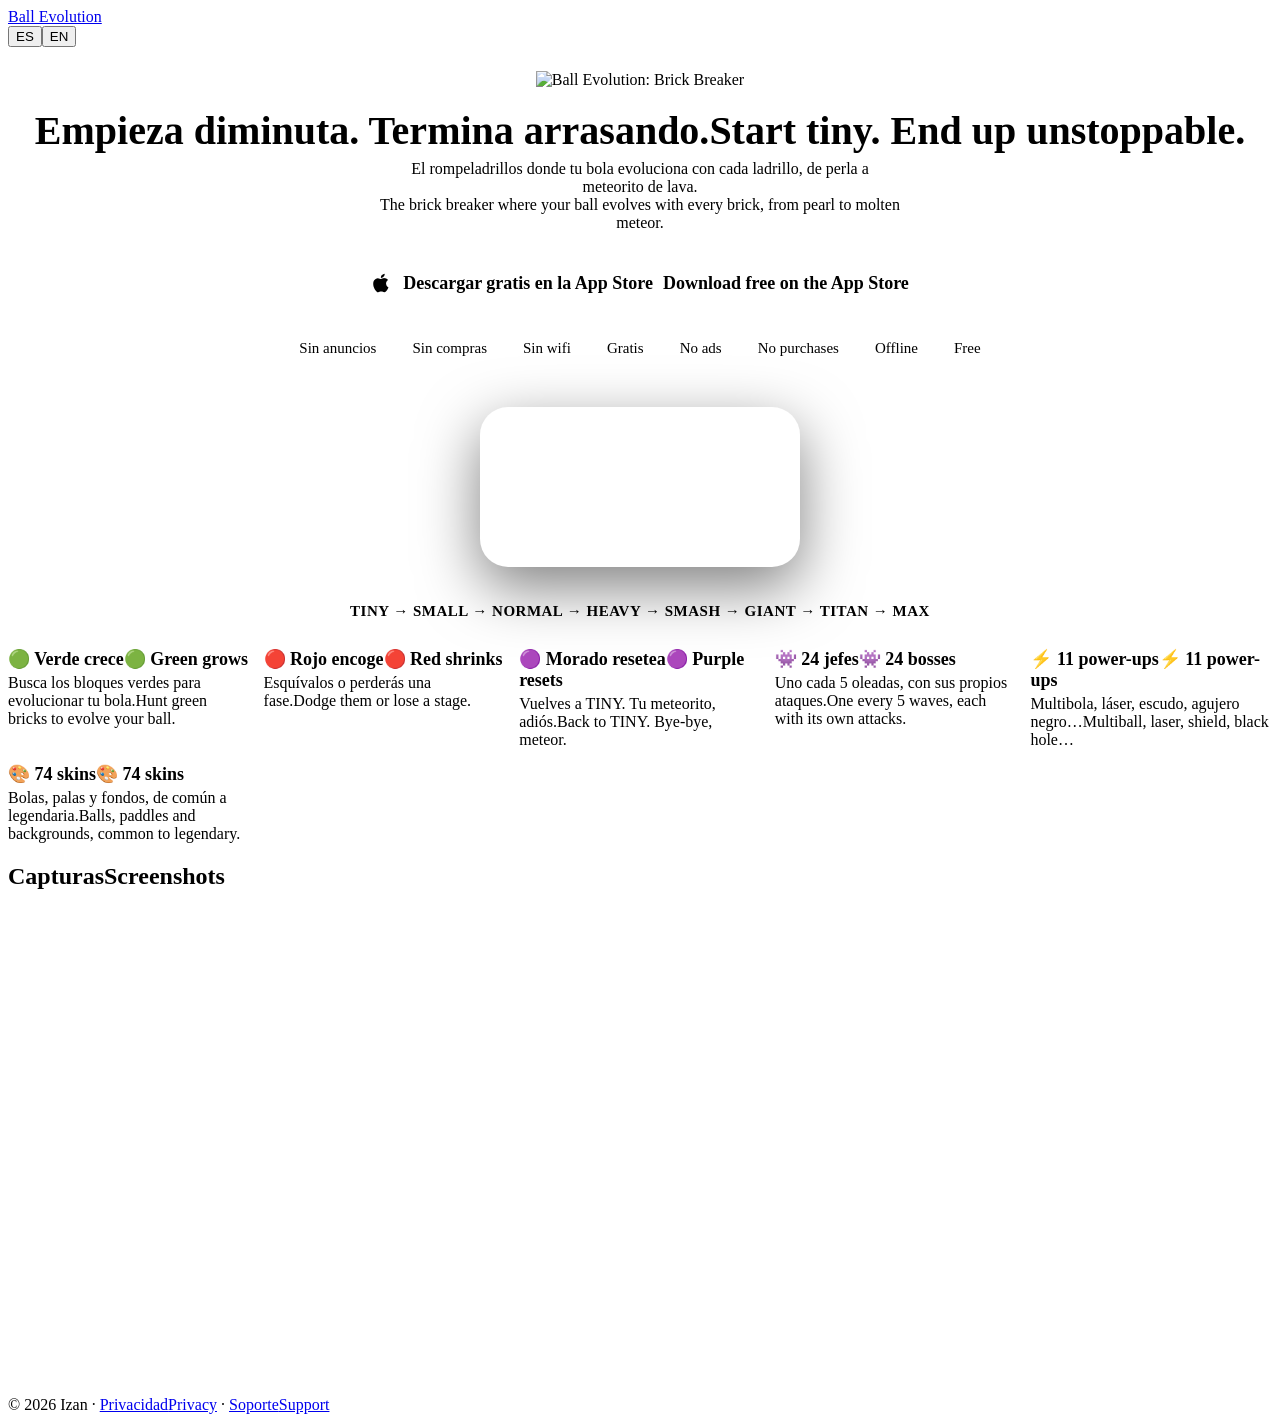
==== index.html @ 3aa8fe02 "Add files via upload" ====
<!doctype html>
<html lang="es"><head><meta charset="utf-8"><meta name="viewport" content="width=device-width,initial-scale=1">
<title>Ball Evolution: Brick Breaker</title>
<meta name="description" content="El rompeladrillos donde tu bola evoluciona. Gratis en iPhone, sin anuncios y sin conexión.">
<meta property="og:title" content="Ball Evolution: Brick Breaker">
<meta property="og:description" content="Empieza con una bola diminuta. Cada ladrillo la hace crecer. En MAX, nada la para. Gratis, sin anuncios.">
<meta property="og:image" content="assets/og.png">
<meta name="twitter:card" content="summary_large_image">
<link rel="icon" href="assets/icon.png"><link rel="apple-touch-icon" href="assets/icon.png">
<link rel="stylesheet" href="assets/style.css"><script src="assets/lang.js"></script>
<style>
.hero{text-align:center;padding:24px 0 8px}
.hero .logo{width:100%;max-width:640px;height:auto}
.hero h1{font-size:clamp(26px,6vw,40px);margin:18px 0 6px}
.hero p{color:var(--muted);margin:0 auto;max-width:520px}
.cta{display:inline-flex;align-items:center;gap:10px;margin:26px 0 8px;background:#fff;color:#000;text-decoration:none;font-weight:700;padding:14px 26px;border-radius:14px;font-size:18px}
.cta svg{width:22px;height:22px}
.pills{display:flex;flex-wrap:wrap;gap:8px;justify-content:center;margin:18px 0 0}
.pills span{background:var(--card);border:1px solid var(--line);border-radius:999px;padding:6px 14px;font-size:15px}
.video{display:flex;justify-content:center;margin:36px 0}
.video video{width:min(320px,80vw);border-radius:28px;border:3px solid var(--line);box-shadow:0 20px 60px rgba(0,0,0,.5)}
.gallery{display:flex;gap:14px;overflow-x:auto;scroll-snap-type:x mandatory;padding:8px 2px 18px;margin:0 -16px;padding-left:16px}
.gallery img{height:460px;border-radius:22px;scroll-snap-align:center;flex:none}
.grid{display:grid;grid-template-columns:repeat(auto-fit,minmax(210px,1fr));gap:14px;margin-top:10px}
.grid .card{margin:0}
.grid b{display:block;font-size:18px;margin-bottom:4px}
.stages{font-weight:700;letter-spacing:.5px;text-align:center;color:var(--fire2);margin:8px 0 0;font-size:15px;overflow-wrap:anywhere}
@media (max-width:520px){.gallery img{height:380px}}
</style></head>
<body><div class="wrap">
<header class="top"><img src="assets/icon.png" alt=""><a href="./">Ball Evolution</a>
<div class="lang"><button data-set="es">ES</button><button data-set="en">EN</button></div></header>

<section class="hero">
<img class="logo" src="assets/logo.png" alt="Ball Evolution: Brick Breaker" width="1240" height="329">
<h1><span data-l="es">Empieza diminuta. Termina arrasando.</span><span data-l="en">Start tiny. End up unstoppable.</span></h1>
<p data-l="es">El rompeladrillos donde tu bola evoluciona con cada ladrillo, de perla a meteorito de lava.</p>
<p data-l="en">The brick breaker where your ball evolves with every brick, from pearl to molten meteor.</p>
<a class="cta" href="https://apps.apple.com/app/idTU_APP_ID"><svg viewBox="0 0 24 24" fill="currentColor" aria-hidden="true"><path d="M16.4 12.6c0-2.6 2.1-3.8 2.2-3.9-1.2-1.8-3.1-2-3.8-2-1.6-.2-3.1.9-3.9.9-.8 0-2-.9-3.4-.9-1.7 0-3.3 1-4.2 2.6-1.8 3.1-.5 7.7 1.3 10.2.9 1.2 1.9 2.6 3.2 2.6 1.3-.1 1.8-.8 3.3-.8 1.6 0 2 .8 3.4.8 1.4 0 2.3-1.3 3.1-2.5 1-1.4 1.4-2.8 1.4-2.9-.1 0-2.6-1-2.6-4.1zM13.9 5c.7-.9 1.2-2 1-3.2-1 .1-2.3.7-3 1.6-.7.8-1.2 2-1.1 3.1 1.2.1 2.3-.6 3.1-1.5z"/></svg><span data-l="es">Descargar gratis en la App Store</span><span data-l="en">Download free on the App Store</span></a>
<div class="pills">
<span data-l="es">Sin anuncios</span><span data-l="es">Sin compras</span><span data-l="es">Sin wifi</span><span data-l="es">Gratis</span>
<span data-l="en">No ads</span><span data-l="en">No purchases</span><span data-l="en">Offline</span><span data-l="en">Free</span>
</div>
</section>

<div class="video"><video src="assets/preview.mp4" poster="assets/shot-1.jpg" autoplay muted loop playsinline></video></div>

<p class="stages">TINY → SMALL → NORMAL → HEAVY → SMASH → GIANT → TITAN → MAX</p>

<div class="grid" style="margin-top:28px">
<div class="card"><b><span data-l="es">🟢 Verde crece</span><span data-l="en">🟢 Green grows</span></b><span data-l="es">Busca los bloques verdes para evolucionar tu bola.</span><span data-l="en">Hunt green bricks to evolve your ball.</span></div>
<div class="card"><b><span data-l="es">🔴 Rojo encoge</span><span data-l="en">🔴 Red shrinks</span></b><span data-l="es">Esquívalos o perderás una fase.</span><span data-l="en">Dodge them or lose a stage.</span></div>
<div class="card"><b><span data-l="es">🟣 Morado resetea</span><span data-l="en">🟣 Purple resets</span></b><span data-l="es">Vuelves a TINY. Tu meteorito, adiós.</span><span data-l="en">Back to TINY. Bye-bye, meteor.</span></div>
<div class="card"><b><span data-l="es">👾 24 jefes</span><span data-l="en">👾 24 bosses</span></b><span data-l="es">Uno cada 5 oleadas, con sus propios ataques.</span><span data-l="en">One every 5 waves, each with its own attacks.</span></div>
<div class="card"><b><span data-l="es">⚡ 11 power-ups</span><span data-l="en">⚡ 11 power-ups</span></b><span data-l="es">Multibola, láser, escudo, agujero negro…</span><span data-l="en">Multiball, laser, shield, black hole…</span></div>
<div class="card"><b><span data-l="es">🎨 74 skins</span><span data-l="en">🎨 74 skins</span></b><span data-l="es">Bolas, palas y fondos, de común a legendaria.</span><span data-l="en">Balls, paddles and backgrounds, common to legendary.</span></div>
</div>

<h2><span data-l="es">Capturas</span><span data-l="en">Screenshots</span></h2>
<div class="gallery">
<img src="assets/shot-1.jpg" alt="" loading="lazy"><img src="assets/shot-2.jpg" alt="" loading="lazy"><img src="assets/shot-3.jpg" alt="" loading="lazy"><img src="assets/shot-4.jpg" alt="" loading="lazy"><img src="assets/shot-5.jpg" alt="" loading="lazy"><img src="assets/shot-6.jpg" alt="" loading="lazy">
</div>

<footer>© 2026 Izan · <a href="privacy.html"><span data-l="es">Privacidad</span><span data-l="en">Privacy</span></a> · <a href="support.html"><span data-l="es">Soporte</span><span data-l="en">Support</span></a></footer>
</div></body></html>
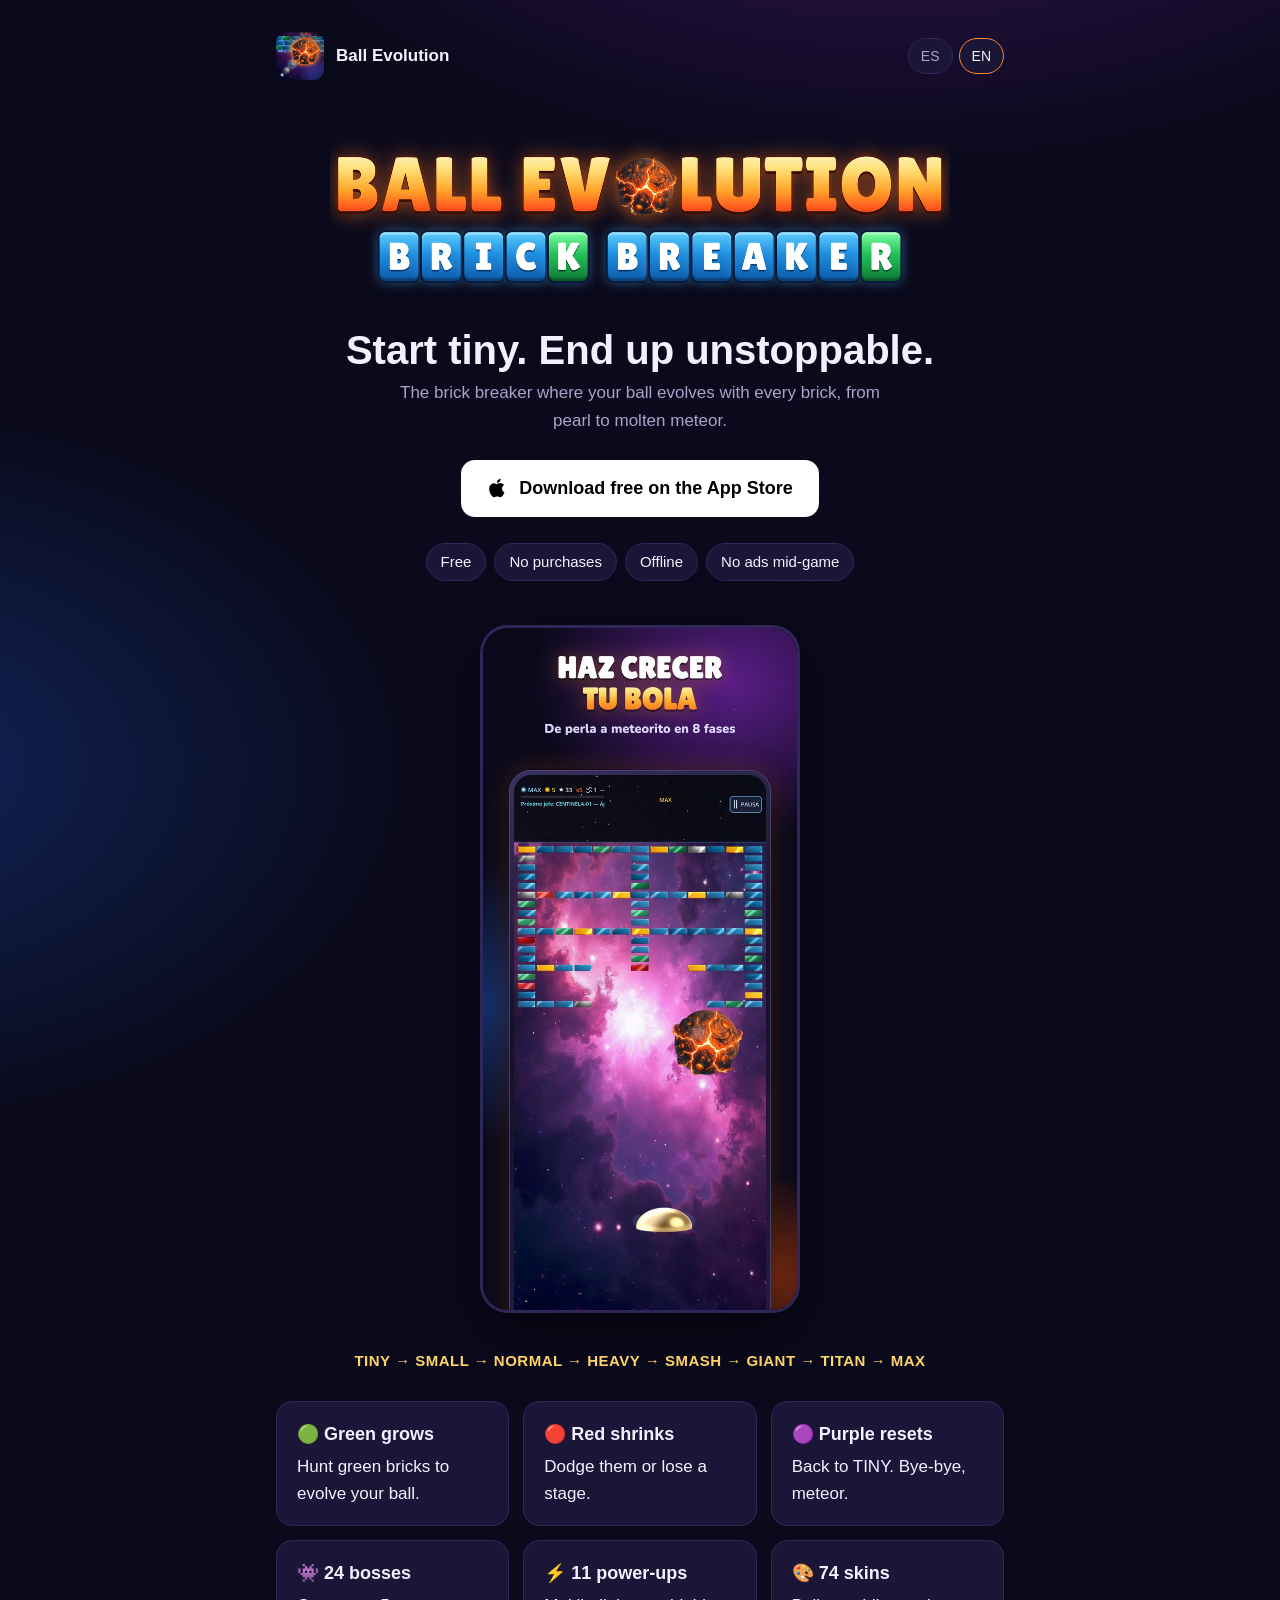
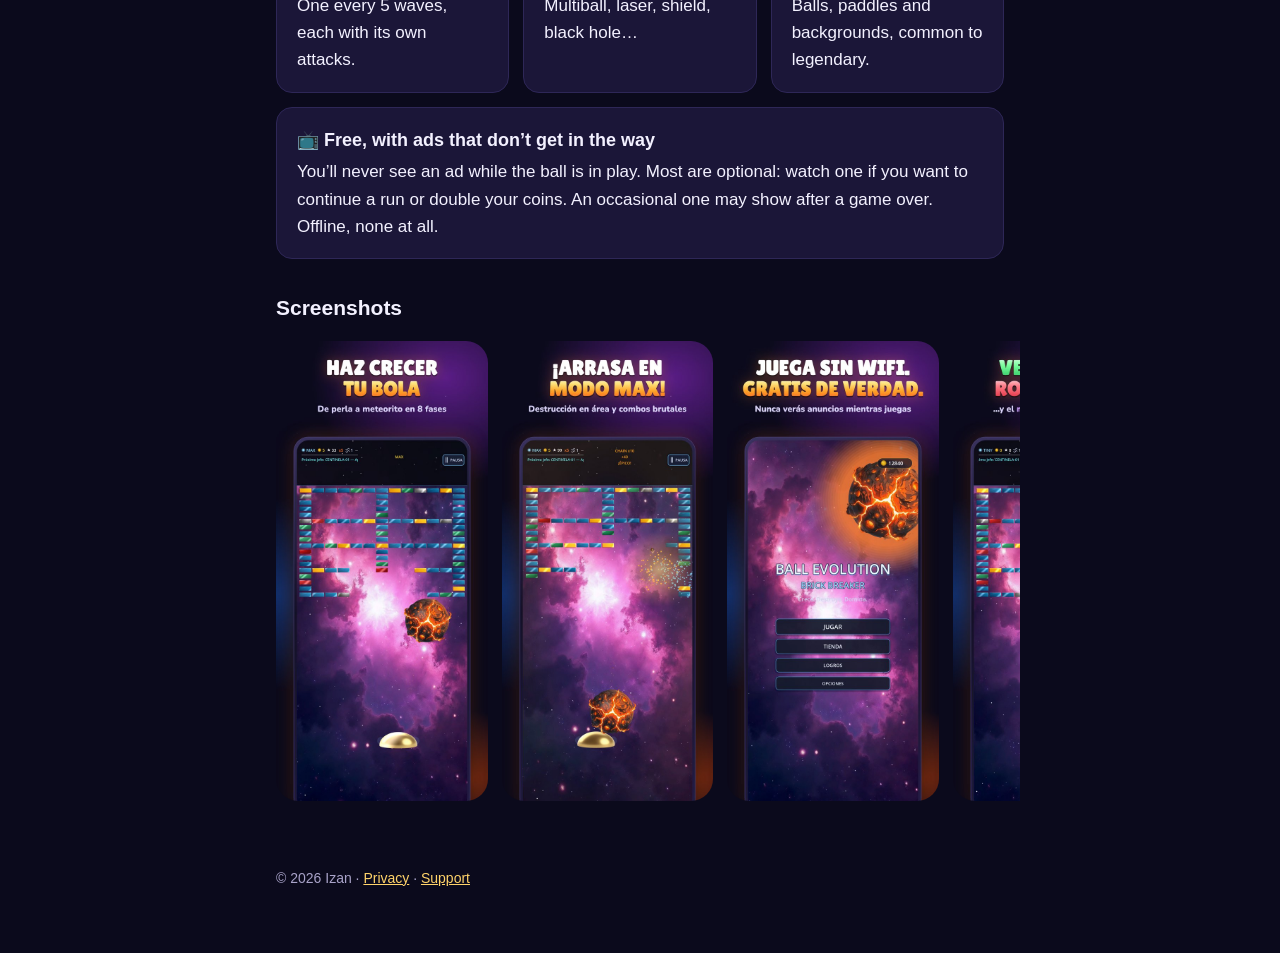
==== commit 0c31a099: "Add files via upload" ====
--- a/index.html
+++ b/index.html
@@ -1,9 +1,9 @@
 <!doctype html>
 <html lang="es"><head><meta charset="utf-8"><meta name="viewport" content="width=device-width,initial-scale=1">
 <title>Ball Evolution: Brick Breaker</title>
-<meta name="description" content="El rompeladrillos donde tu bola evoluciona. Gratis en iPhone, sin anuncios y sin conexión.">
+<meta name="description" content="El rompeladrillos donde tu bola evoluciona. Gratis en iPhone, sin compras y sin conexión.">
 <meta property="og:title" content="Ball Evolution: Brick Breaker">
-<meta property="og:description" content="Empieza con una bola diminuta. Cada ladrillo la hace crecer. En MAX, nada la para. Gratis, sin anuncios.">
+<meta property="og:description" content="Empieza con una bola diminuta. Cada ladrillo la hace crecer. En MAX, nada la para. Gratis en iPhone.">
 <meta property="og:image" content="assets/og.png">
 <meta name="twitter:card" content="summary_large_image">
 <link rel="icon" href="assets/icon.png"><link rel="apple-touch-icon" href="assets/icon.png">
@@ -38,8 +38,8 @@
 <p data-l="en">The brick breaker where your ball evolves with every brick, from pearl to molten meteor.</p>
 <a class="cta" href="https://apps.apple.com/app/idTU_APP_ID"><svg viewBox="0 0 24 24" fill="currentColor" aria-hidden="true"><path d="M16.4 12.6c0-2.6 2.1-3.8 2.2-3.9-1.2-1.8-3.1-2-3.8-2-1.6-.2-3.1.9-3.9.9-.8 0-2-.9-3.4-.9-1.7 0-3.3 1-4.2 2.6-1.8 3.1-.5 7.7 1.3 10.2.9 1.2 1.9 2.6 3.2 2.6 1.3-.1 1.8-.8 3.3-.8 1.6 0 2 .8 3.4.8 1.4 0 2.3-1.3 3.1-2.5 1-1.4 1.4-2.8 1.4-2.9-.1 0-2.6-1-2.6-4.1zM13.9 5c.7-.9 1.2-2 1-3.2-1 .1-2.3.7-3 1.6-.7.8-1.2 2-1.1 3.1 1.2.1 2.3-.6 3.1-1.5z"/></svg><span data-l="es">Descargar gratis en la App Store</span><span data-l="en">Download free on the App Store</span></a>
 <div class="pills">
-<span data-l="es">Sin anuncios</span><span data-l="es">Sin compras</span><span data-l="es">Sin wifi</span><span data-l="es">Gratis</span>
-<span data-l="en">No ads</span><span data-l="en">No purchases</span><span data-l="en">Offline</span><span data-l="en">Free</span>
+<span data-l="es">Gratis</span><span data-l="es">Sin compras</span><span data-l="es">Sin wifi</span><span data-l="es">Nunca te corta la partida</span>
+<span data-l="en">Free</span><span data-l="en">No purchases</span><span data-l="en">Offline</span><span data-l="en">No ads mid-game</span>
 </div>
 </section>
 
@@ -56,6 +56,10 @@
 <div class="card"><b><span data-l="es">🎨 74 skins</span><span data-l="en">🎨 74 skins</span></b><span data-l="es">Bolas, palas y fondos, de común a legendaria.</span><span data-l="en">Balls, paddles and backgrounds, common to legendary.</span></div>
 </div>
 
+<div class="card" style="margin-top:14px"><b style="display:block;font-size:18px;margin-bottom:4px"><span data-l="es">📺 Gratis, con anuncios que no molestan</span><span data-l="en">📺 Free, with ads that don’t get in the way</span></b>
+<span data-l="es">Nunca verás un anuncio mientras la bola está en juego. Casi todos son opcionales: los ves si quieres continuar una partida o doblar tus monedas. De vez en cuando puede salir uno al terminar una partida. Sin conexión, ninguno.</span>
+<span data-l="en">You’ll never see an ad while the ball is in play. Most are optional: watch one if you want to continue a run or double your coins. An occasional one may show after a game over. Offline, none at all.</span></div>
+
 <h2><span data-l="es">Capturas</span><span data-l="en">Screenshots</span></h2>
 <div class="gallery">
 <img src="assets/shot-1.jpg" alt="" loading="lazy"><img src="assets/shot-2.jpg" alt="" loading="lazy"><img src="assets/shot-3.jpg" alt="" loading="lazy"><img src="assets/shot-4.jpg" alt="" loading="lazy"><img src="assets/shot-5.jpg" alt="" loading="lazy"><img src="assets/shot-6.jpg" alt="" loading="lazy">
--- a/assets/style.css
+++ b/assets/style.css
@@ -0,0 +1,21 @@
+:root{--bg:#0b0a1c;--bg2:#15112e;--card:#1b1638;--line:#2e2757;--text:#f3f1ff;--muted:#a9a3c9;--fire:#ff8a2b;--fire2:#ffd36a;--blue:#3fb5ff;--green:#34d36b}
+*{box-sizing:border-box}
+html{-webkit-text-size-adjust:100%}
+body{margin:0;background:radial-gradient(1200px 700px at 70% -10%,#3b1560 0%,transparent 60%),radial-gradient(900px 600px at -10% 30%,#10255a 0%,transparent 60%),var(--bg);color:var(--text);font:17px/1.6 -apple-system,BlinkMacSystemFont,"Segoe UI",Roboto,sans-serif;min-height:100vh}
+a{color:var(--fire2)}
+.wrap{max-width:760px;margin:0 auto;padding:32px 16px 64px}
+header.top{display:flex;align-items:center;gap:12px;margin-bottom:28px}
+header.top img{width:48px;height:48px;border-radius:11px}
+header.top a{color:var(--text);text-decoration:none;font-weight:700}
+.lang{margin-left:auto;display:flex;gap:6px}
+.lang button{background:var(--card);color:var(--muted);border:1px solid var(--line);border-radius:999px;padding:6px 12px;font:inherit;font-size:14px;cursor:pointer}
+.lang button[aria-pressed=true]{color:var(--text);border-color:var(--fire)}
+h1{font-size:34px;line-height:1.15;margin:0 0 8px}
+h2{font-size:21px;margin:32px 0 8px}
+.muted{color:var(--muted)}
+.card{background:var(--card);border:1px solid var(--line);border-radius:16px;padding:18px 20px;margin:16px 0}
+ul{padding-left:22px}
+footer{margin-top:48px;color:var(--muted);font-size:14px}
+[data-l]{display:none}
+html[lang=es] [data-l=es],html[lang=en] [data-l=en]{display:block}
+html[lang=es] span[data-l=es],html[lang=en] span[data-l=en]{display:inline}
